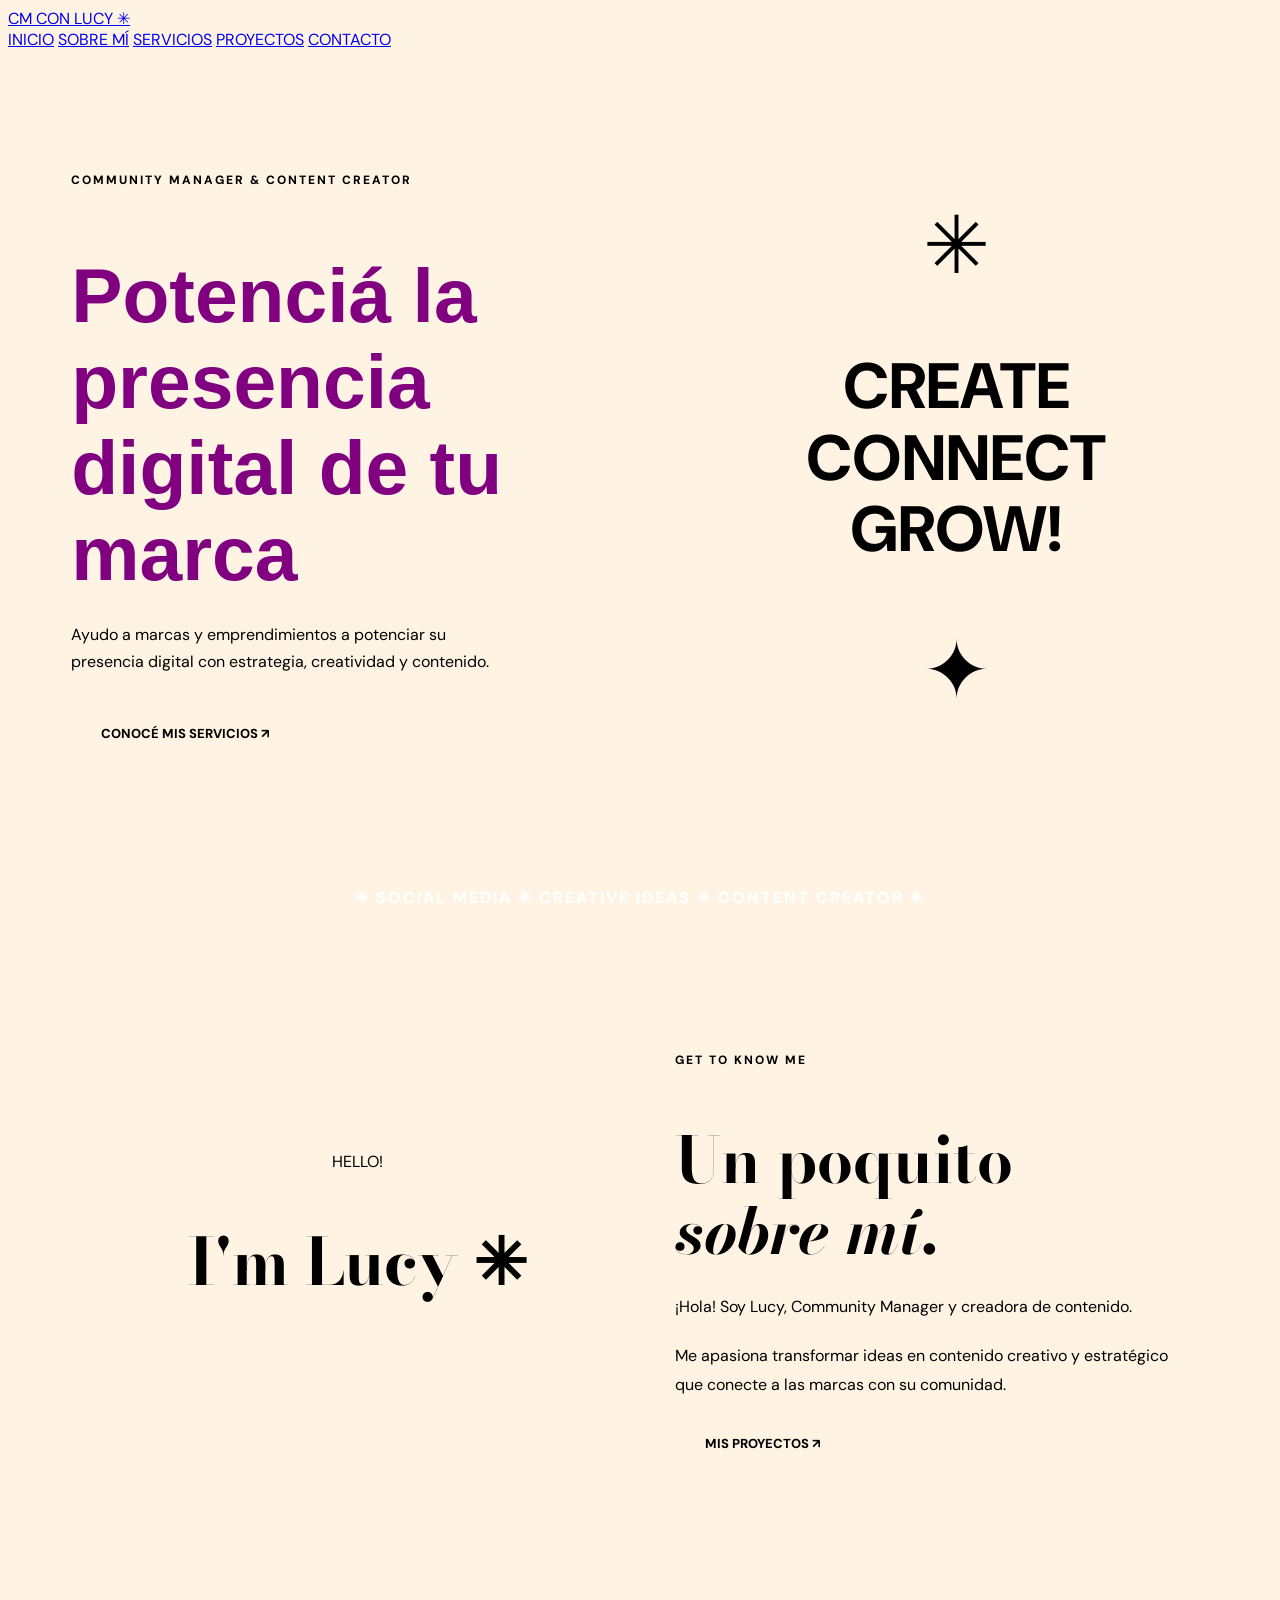
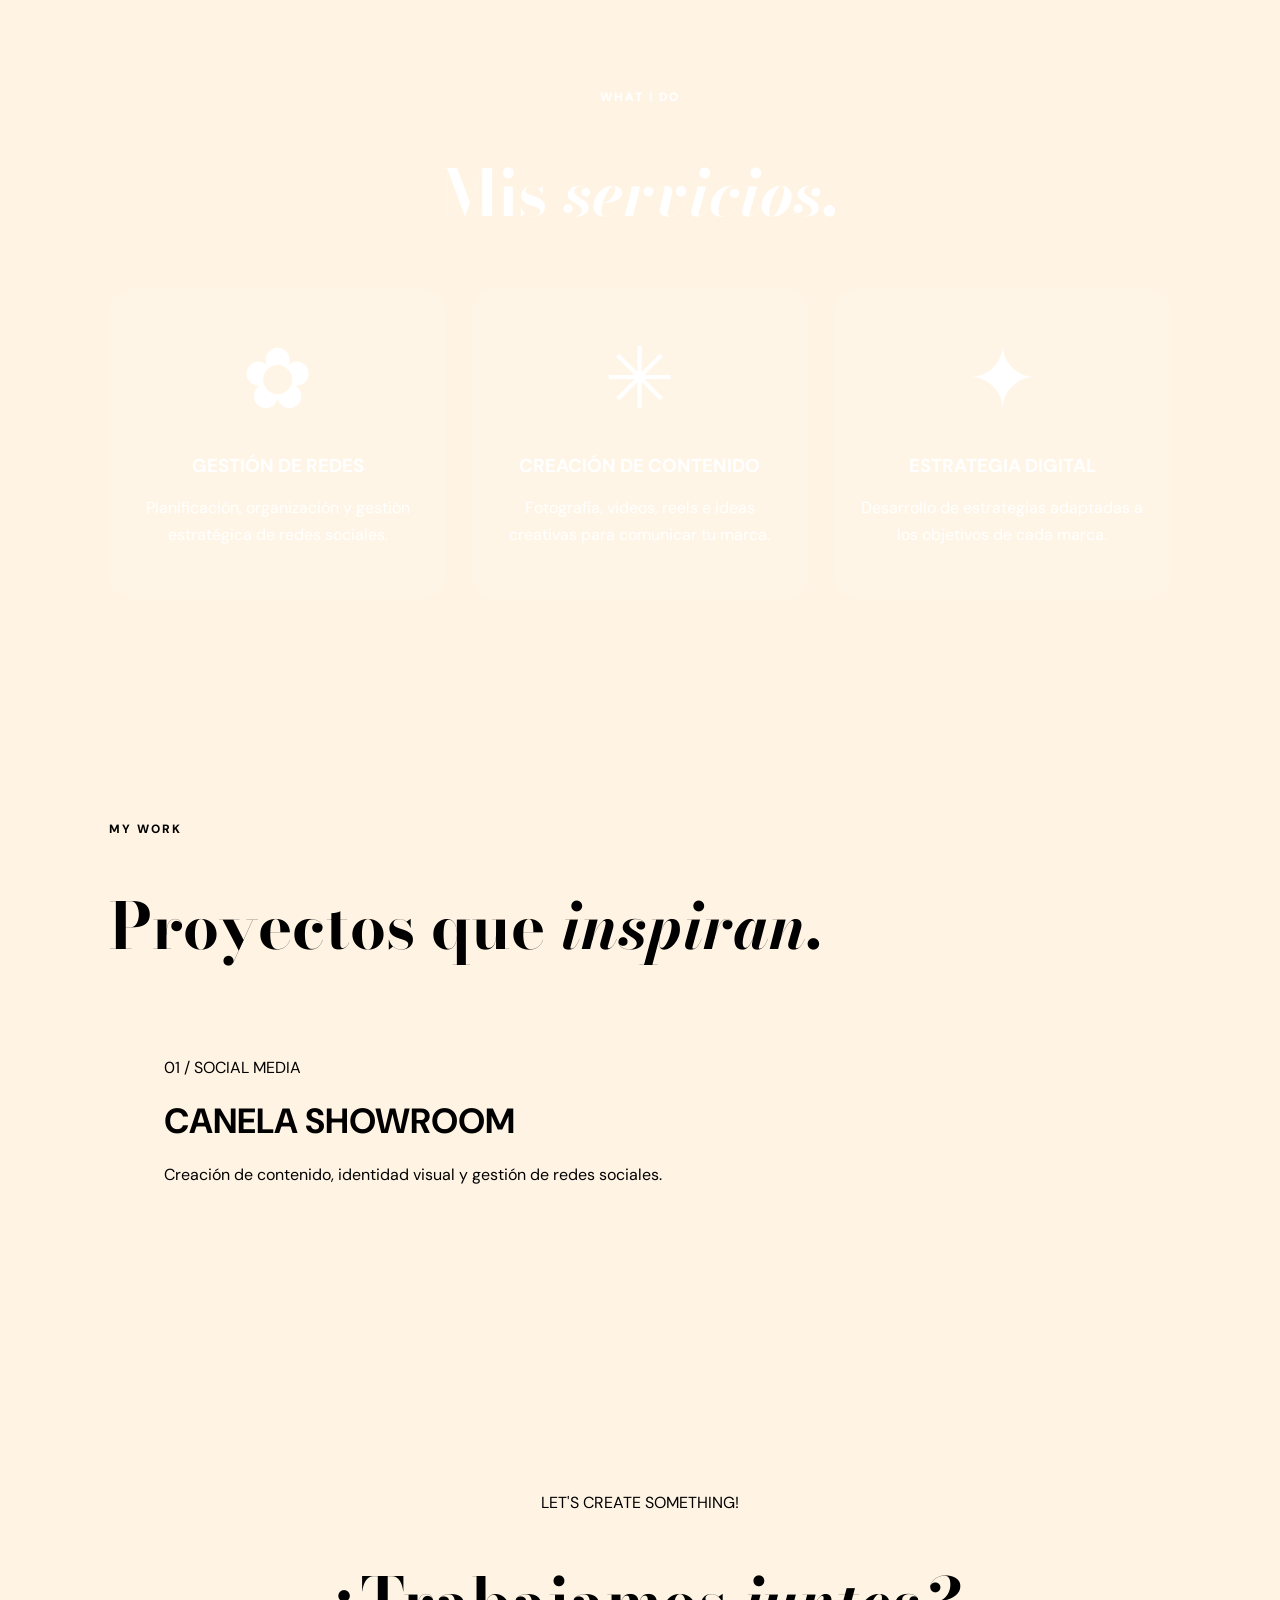
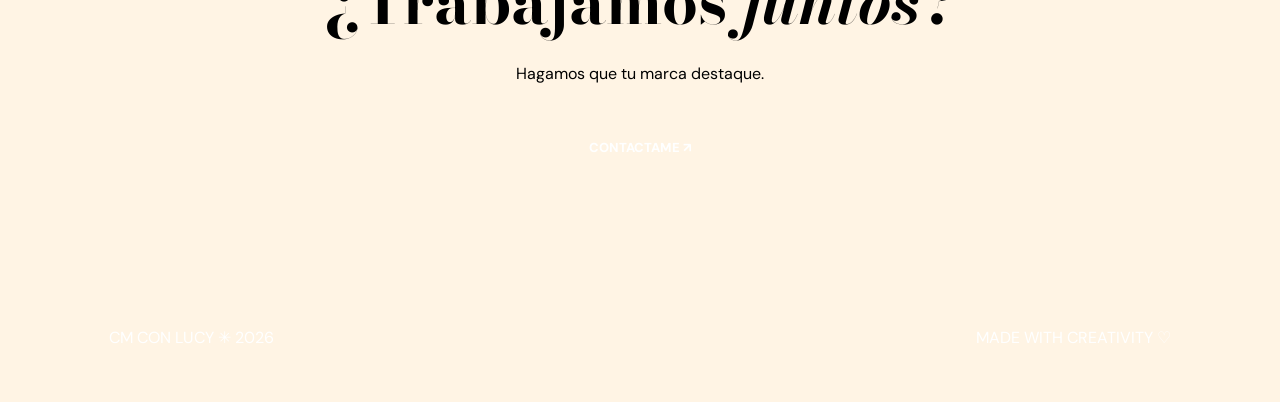
==== Desarrolloweb Lu2026/Portfolio. Landing Page/index.html @ 6f518da8 "Add files via upload" ====
<!DOCTYPE html>
<html lang="es">

<head>
    <meta charset="UTF-8">
    <meta name="viewport" content="width=device-width, initial-scale=1.0">
    <meta name="description" content="Portfolio de Lucy, Community Manager y creadora de contenido.">

    <title>Lucy | Community Manager</title>

    <link rel="stylesheet" href="style.css">
</head>

<body>

    <!-- ENCABEZADO Y MENÚ -->
    <header>
        <a href="#inicio" class="logo">CM CON LUCY ✳</a>

        <nav>
            <a href="#inicio">INICIO</a>
            <a href="#sobre-mi">SOBRE MÍ</a>
            <a href="#servicios">SERVICIOS</a>
            <a href="#proyectos">PROYECTOS</a>
            <a href="#contacto">CONTACTO</a>
        </nav>
    </header>

    <main>

        <!-- INICIO / PORTADA -->
        <section id="inicio" class="hero">

            <div class="hero-texto">

                <p class="etiqueta">
                    COMMUNITY MANAGER & CONTENT CREATOR
                </p>

                <h1 id="titulo">
                    Comunicación <em>con Lucy.</em>
                </h1>

                <p id="descripcion">
                    Ayudo a marcas y emprendimientos
                    a potenciar su presencia digital
                    con estrategia, creatividad y contenido.
                </p>

                <a href="#servicios" class="boton" id="boton">
                    CONOCÉ MIS SERVICIOS ↗
                </a>

            </div>

            <div class="hero-arte">
                <span>✳</span>

                <h2>
                    CREATE<br>
                    CONNECT<br>
                    GROW!
                </h2>

                <span>✦</span>
            </div>

        </section>

        <!-- CINTA DECORATIVA -->
        <div class="cinta">
            ✳ SOCIAL MEDIA ✳ CREATIVE IDEAS
            ✳ CONTENT CREATOR ✳
        </div>

        <!-- SOBRE MÍ -->
        <section id="sobre-mi" class="sobre-mi">

            <div class="forma">
                <span>HELLO!</span>
                <h2>I'm Lucy ✳</h2>
            </div>

            <div class="texto">

                <p class="etiqueta">GET TO KNOW ME</p>

                <h2>
                    Un poquito <em>sobre mí.</em>
                </h2>

                <p>
                    ¡Hola! Soy Lucy, Community Manager
                    y creadora de contenido.
                </p>

                <p>
                    Me apasiona transformar ideas en
                    contenido creativo y estratégico
                    que conecte a las marcas con
                    su comunidad.
                </p>

                <a href="#proyectos" class="boton">
                    MIS PROYECTOS ↗
                </a>

            </div>

        </section>

        <!-- SERVICIOS -->
        <section id="servicios" class="servicios">

            <p class="etiqueta">WHAT I DO</p>

            <h2>Mis <em>servicios.</em></h2>

            <div class="tarjetas">

                <article class="tarjeta">
                    <div class="flor">✿</div>

                    <h3>GESTIÓN DE REDES</h3>

                    <p>
                        Planificación, organización
                        y gestión estratégica de
                        redes sociales.
                    </p>
                </article>

                <article class="tarjeta">
                    <div class="flor">✳</div>

                    <h3>CREACIÓN DE CONTENIDO</h3>

                    <p>
                        Fotografía, videos, reels
                        e ideas creativas para
                        comunicar tu marca.
                    </p>
                </article>

                <article class="tarjeta">
                    <div class="flor">✦</div>

                    <h3>ESTRATEGIA DIGITAL</h3>

                    <p>
                        Desarrollo de estrategias
                        adaptadas a los objetivos
                        de cada marca.
                    </p>
                </article>

            </div>

        </section>

        <!-- PROYECTOS -->
        <section id="proyectos" class="proyectos">

            <p class="etiqueta">MY WORK</p>

            <h2>
                Proyectos que <em>inspiran.</em>
            </h2>

            <div class="proyecto">

                <span>01 / SOCIAL MEDIA</span>

                <h3>CANELA SHOWROOM</h3>

                <p>
                    Creación de contenido,
                    identidad visual y
                    gestión de redes sociales.
                </p>

            </div>

        </section>

        <!-- CONTACTO -->
        <section id="contacto" class="contacto">

            <p>LET'S CREATE SOMETHING!</p>

            <h2>
                ¿Trabajamos <em>juntos?</em>
            </h2>

            <p>
                Hagamos que tu marca destaque.
            </p>

            <a href="mailto:tuemail@ejemplo.com" class="boton">
                CONTACTAME ↗
            </a>

        </section>

    </main>

    <!-- PIE DE PÁGINA -->
    <footer>
        <p>CM CON LUCY ✳ 2026</p>
        <p>MADE WITH CREATIVITY ♡</p>
    </footer>

    <script src="script.js"></script>

</body>
</html>
---- Desarrolloweb Lu2026/Portfolio. Landing Page/style.css ----
/* TIPOGRAFÍAS */
@import url('https://fonts.googleapis.com/css2?family=Bodoni+Moda:ital,wght@0,400;0,600;1,500&family=DM+Sans:wght@400;500;600;700;800&display=swap');

/* PORTADA */
.hero {
    display: grid;
    grid-template-columns: 1fr 1fr;
    min-height: 570px;
}

.hero-texto {
    padding: 110px 10%;
    background-color: var(--crema);
}

.etiqueta {
    font-size: 12px;
    font-weight: 800;
    letter-spacing: 2px;
    margin-bottom: 20px;
}

h1, h2 {
    font-family: 'Bodoni Moda', serif;
    line-height: 1.12;
}

h1 {
    font-size: clamp(50px, 6vw, 90px);
    color: var(--naranja);
    margin-bottom: 25px;
}

em {
    color: var(--fucsia);
}

.hero-texto > p:not(.etiqueta) {
    max-width: 420px;
    line-height: 1.7;
    margin-bottom: 35px;
}

/* BOTONES */
.boton {
    display: inline-block;
    background-color: var(--rosa);
    color: var(--oscuro);
    padding: 15px 30px;
    border: 2px solid var(--naranja);
    border-radius: 40px;
    text-decoration: none;
    font-size: 13px;
    font-weight: 800;
}

.boton:hover {
    background-color: var(--amarillo);
}

/* ARTE DE PORTADA */
.hero-arte {
    background-color: var(--rosa);
    display: flex;
    flex-direction: column;
    align-items: center;
    justify-content: center;
    text-align: center;
    color: var(--naranja);
    padding: 45px;
}

.hero-arte h2 {
    font-family: 'DM Sans', sans-serif;
    font-size: clamp(38px, 5vw, 75px);
    font-weight: 800;
}

.hero-arte span {
    font-size: 80px;
}

/* CINTA DECORATIVA */
.cinta {
    background-color: var(--fucsia);
    color: white;
    text-align: center;
    padding: 20px;
    font-weight: 800;
    letter-spacing: 2px;
}

/* SOBRE MÍ */
.sobre-mi {
    display: grid;
    grid-template-columns: 1fr 1fr;
    align-items: center;
    gap: 70px;
    padding: 110px 8%;
}

.forma {
    min-height: 350px;
    background-color: var(--rosa);
    border-radius: 45% 55% 35% 65%;
    display: flex;
    flex-direction: column;
    align-items: center;
    justify-content: center;
    color: var(--naranja);
}

.forma h2 {
    font-size: 65px;
}

.texto h2,
.servicios h2,
.proyectos h2,
.contacto h2 {
    font-size: clamp(42px, 5vw, 70px);
    margin-bottom: 25px;
}

.texto p {
    line-height: 1.8;
    margin-bottom: 20px;
}

/* SERVICIOS */
.servicios {
    background-color: var(--naranja);
    color: white;
    padding: 100px 8%;
    text-align: center;
}

.tarjetas {
    display: grid;
    grid-template-columns: repeat(3, 1fr);
    gap: 25px;
    margin-top: 60px;
}

.tarjeta {
    padding: 35px 20px;
    border-radius: 25px;
    background-color: rgba(255,255,255,0.1);
}

.flor {
    font-size: 85px;
    color: var(--rosa);
    margin-bottom: 15px;
}

.tarjeta h3 {
    margin-bottom: 15px;
}

.tarjeta p {
    line-height: 1.7;
}

/* PROYECTOS */
.proyectos {
    padding: 110px 8%;
}

.proyecto {
    background-color: var(--rosa);
    padding: 55px;
    border-radius: 35px;
    margin-top: 40px;
}

.proyecto h3 {
    font-size: 35px;
    margin: 20px 0;
    color: var(--naranja);
}

/* CONTACTO */
.contacto {
    background-color: var(--rosa);
    text-align: center;
    padding: 110px 8%;
}

.contacto p {
    margin-bottom: 20px;
}

.contacto .boton {
    margin-top: 20px;
    background-color: var(--naranja);
    color: white;
}

/* PIE DE PÁGINA */
footer {
    background-color: var(--naranja);
    color: white;
    padding: 30px 8%;
    display: flex;
    justify-content: space-between;
}

/* ADAPTACIÓN A CELULARES */
@media (max-width: 768px) {
    header {
        flex-direction: column;
        gap: 20px;
    }

    nav {
        flex-wrap: wrap;
        justify-content: center;
    }

    .hero,
    .sobre-mi {
        grid-template-columns: 1fr;
    }

    .hero-texto {
        padding: 80px 8%;
    }

    .hero-arte {
        min-height: 320px;
    }

    .tarjetas {
        grid-template-columns: 1fr;
    }

    footer {
        flex-direction: column;
        text-align: center;
        gap: 15px;
    }
}
body { 
    background-color: #fff4e4;
    font-family:'DM Sans', sans-serif;
}
.hero-texto h1 { 
    font-family: 'Bodoni Moda', serif;
}
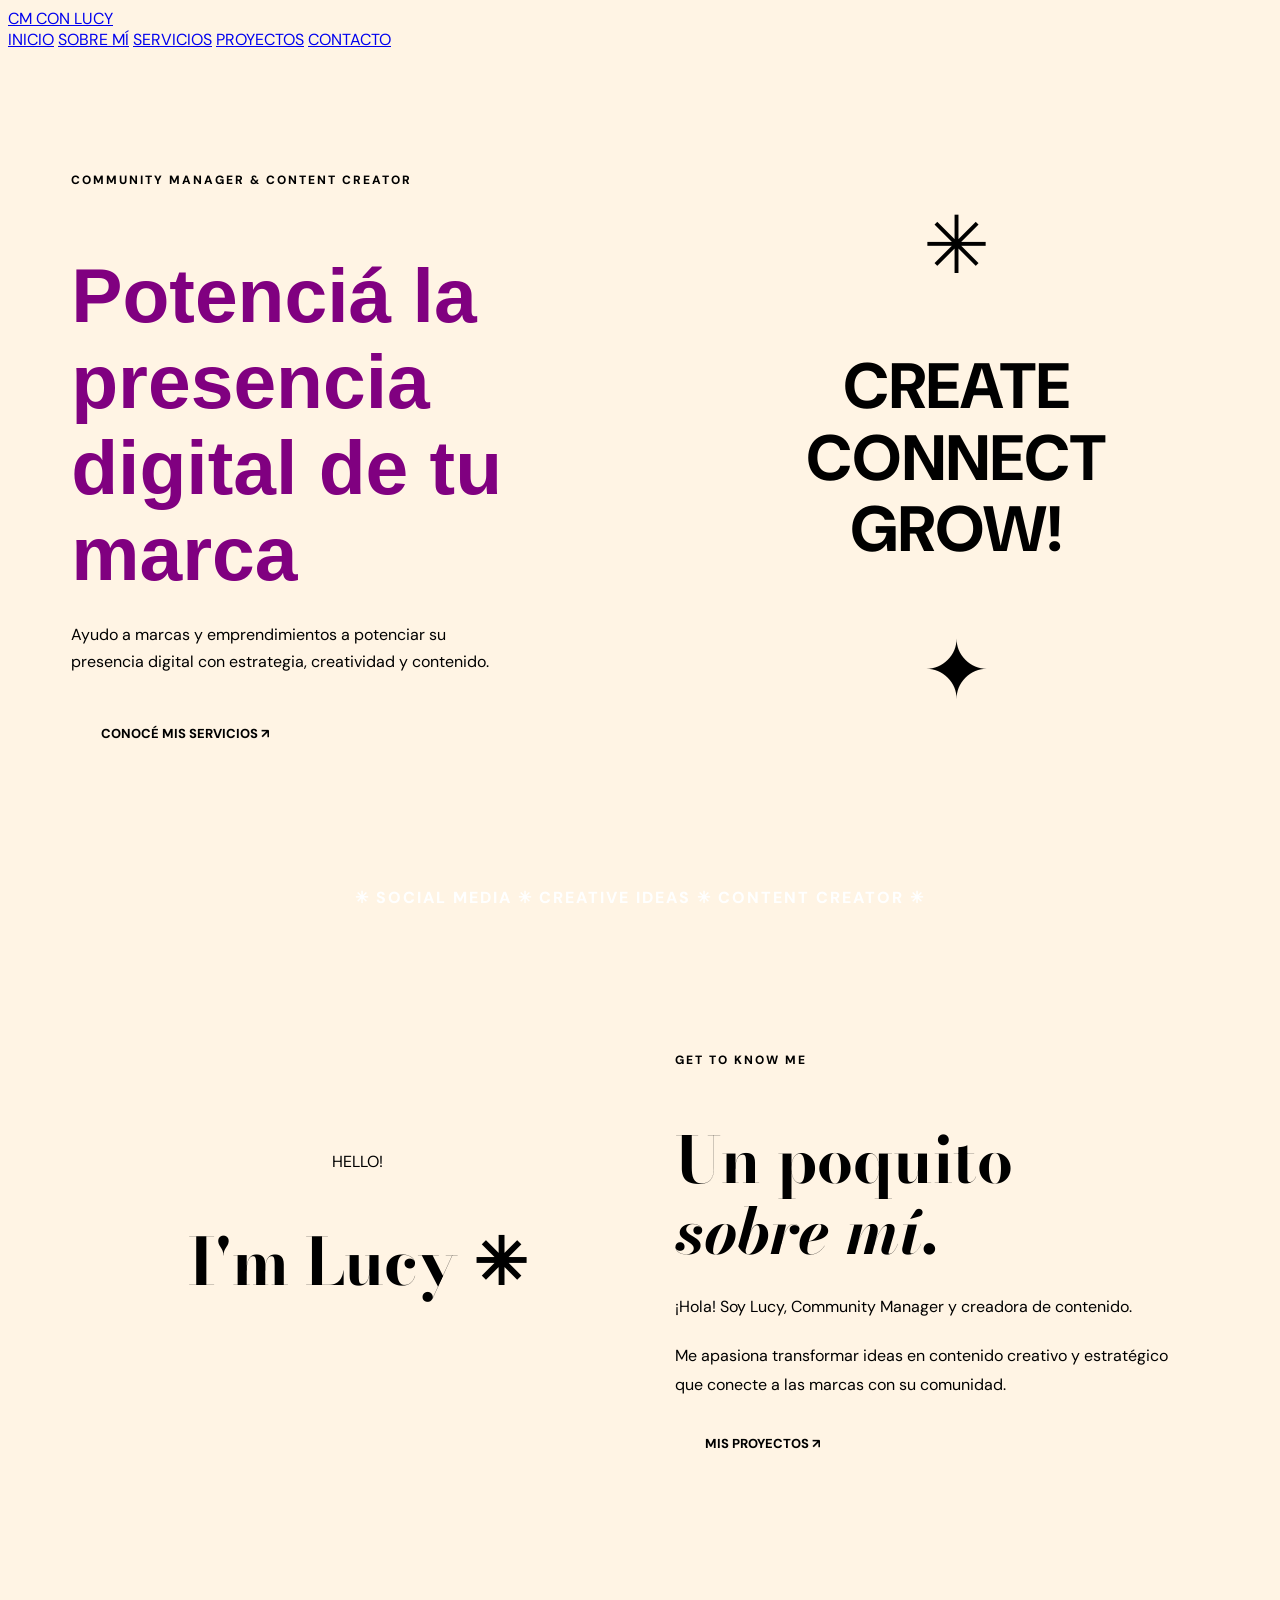
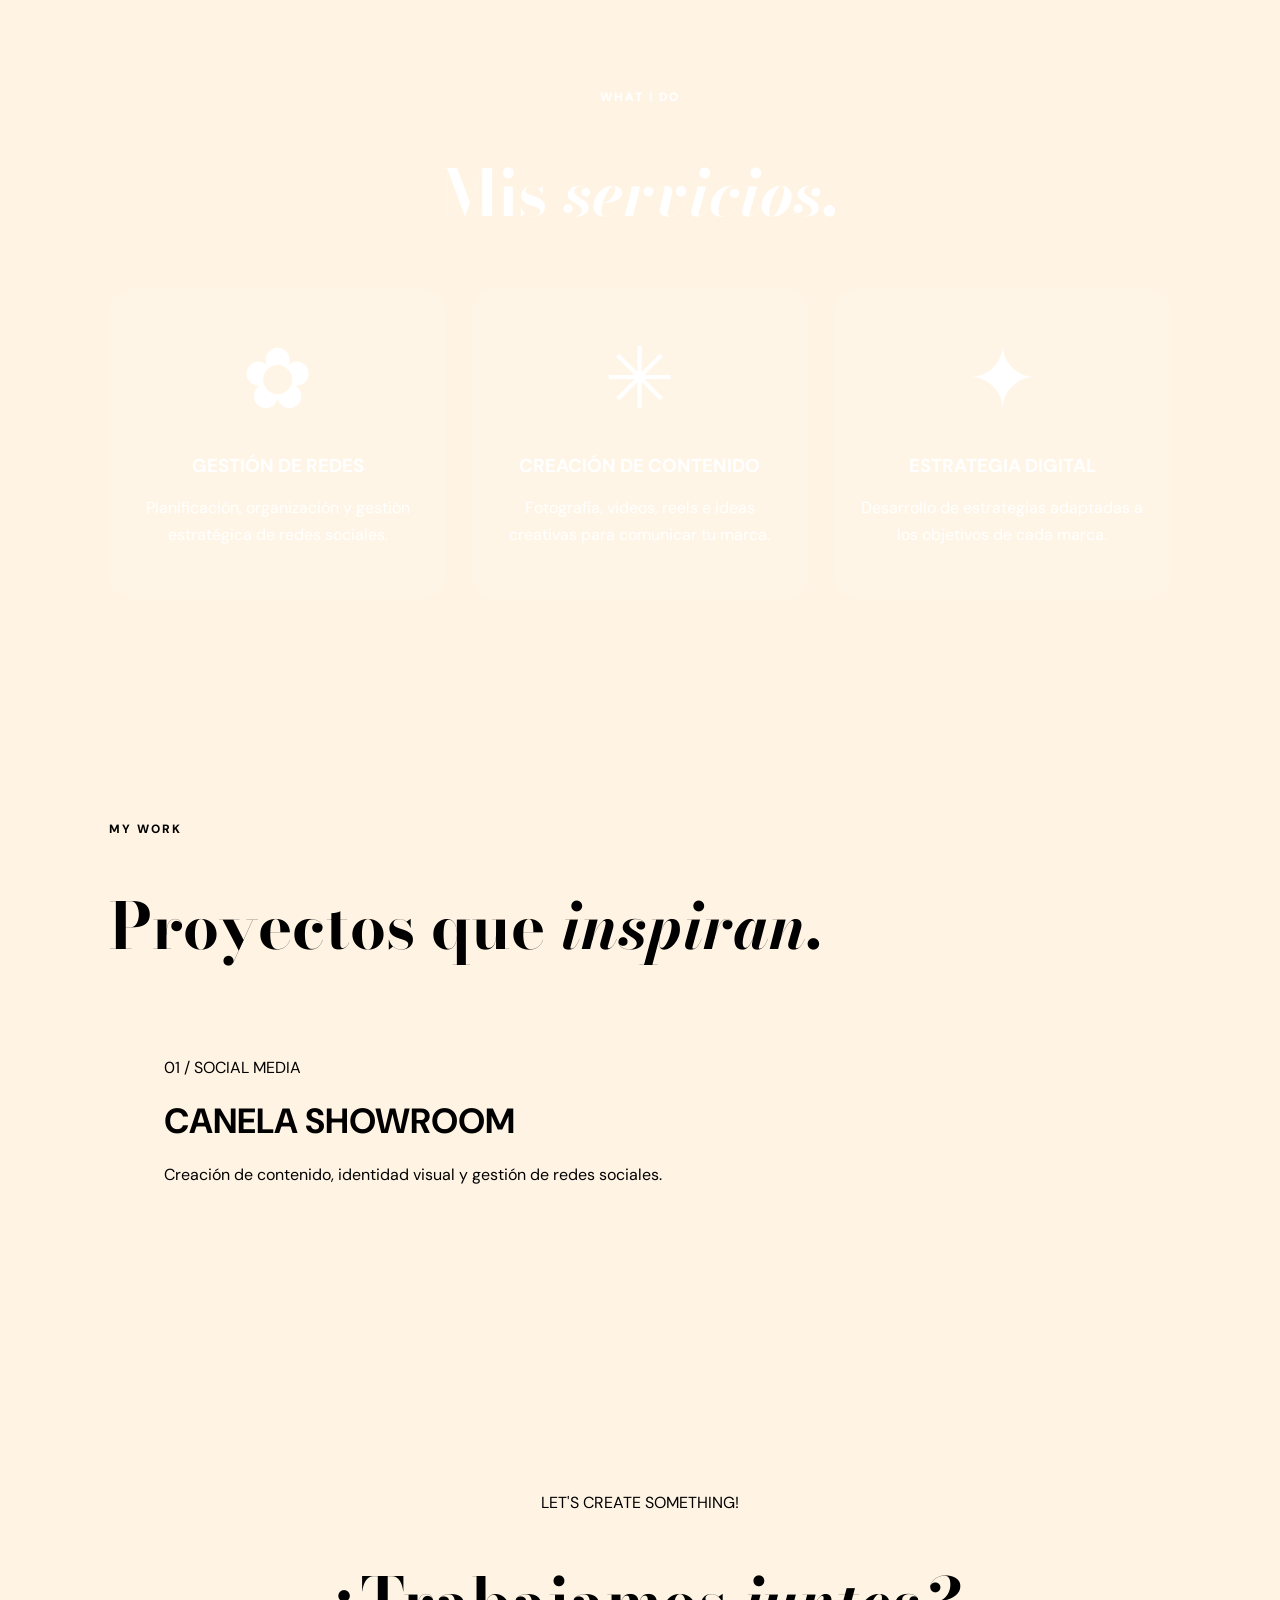
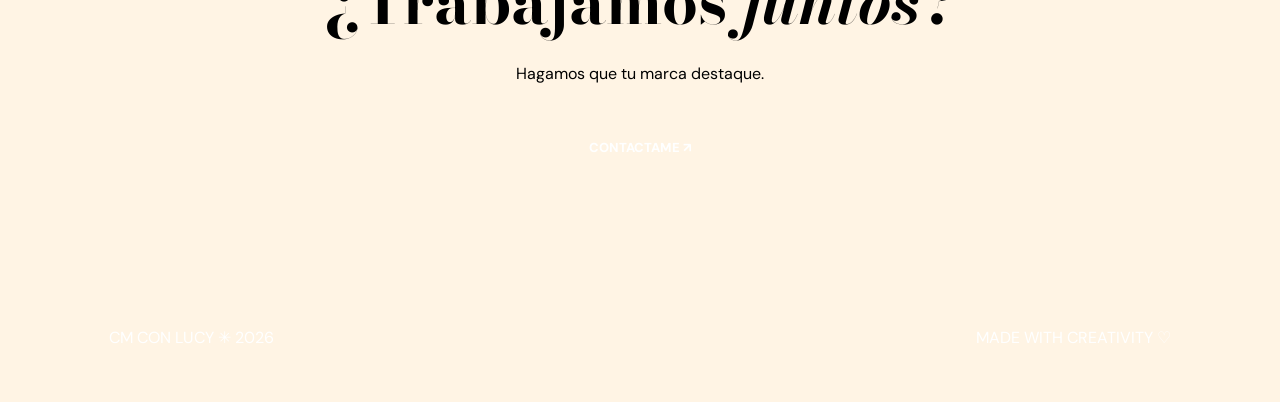
==== commit 667ea356: "landing page" ====
--- a/Desarrolloweb Lu2026/Portfolio. Landing Page/index.html
+++ b/Desarrolloweb Lu2026/Portfolio. Landing Page/index.html
@@ -15,7 +15,7 @@
 
     <!-- ENCABEZADO Y MENÚ -->
     <header>
-        <a href="#inicio" class="logo">CM CON LUCY ✳</a>
+        <a href="#inicio" class="logo">CM CON LUCY</a>
 
         <nav>
             <a href="#inicio">INICIO</a>
